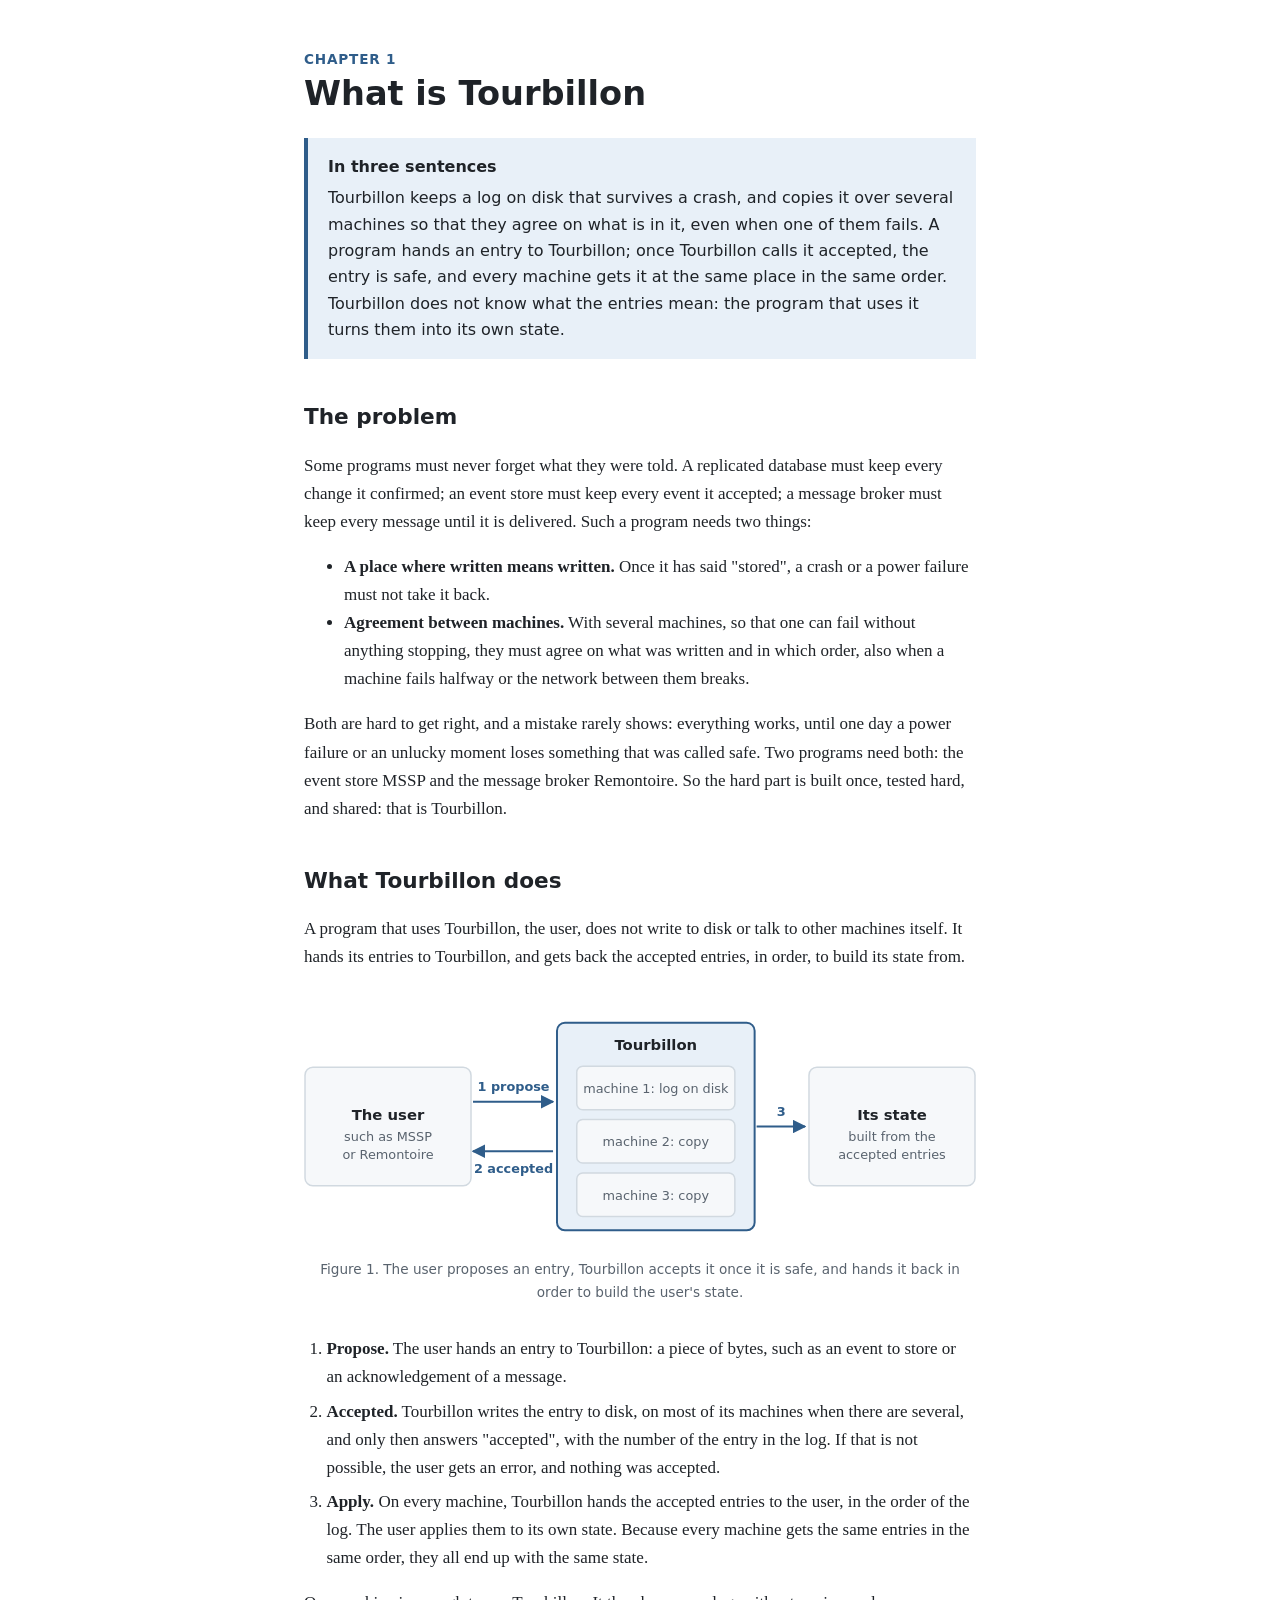
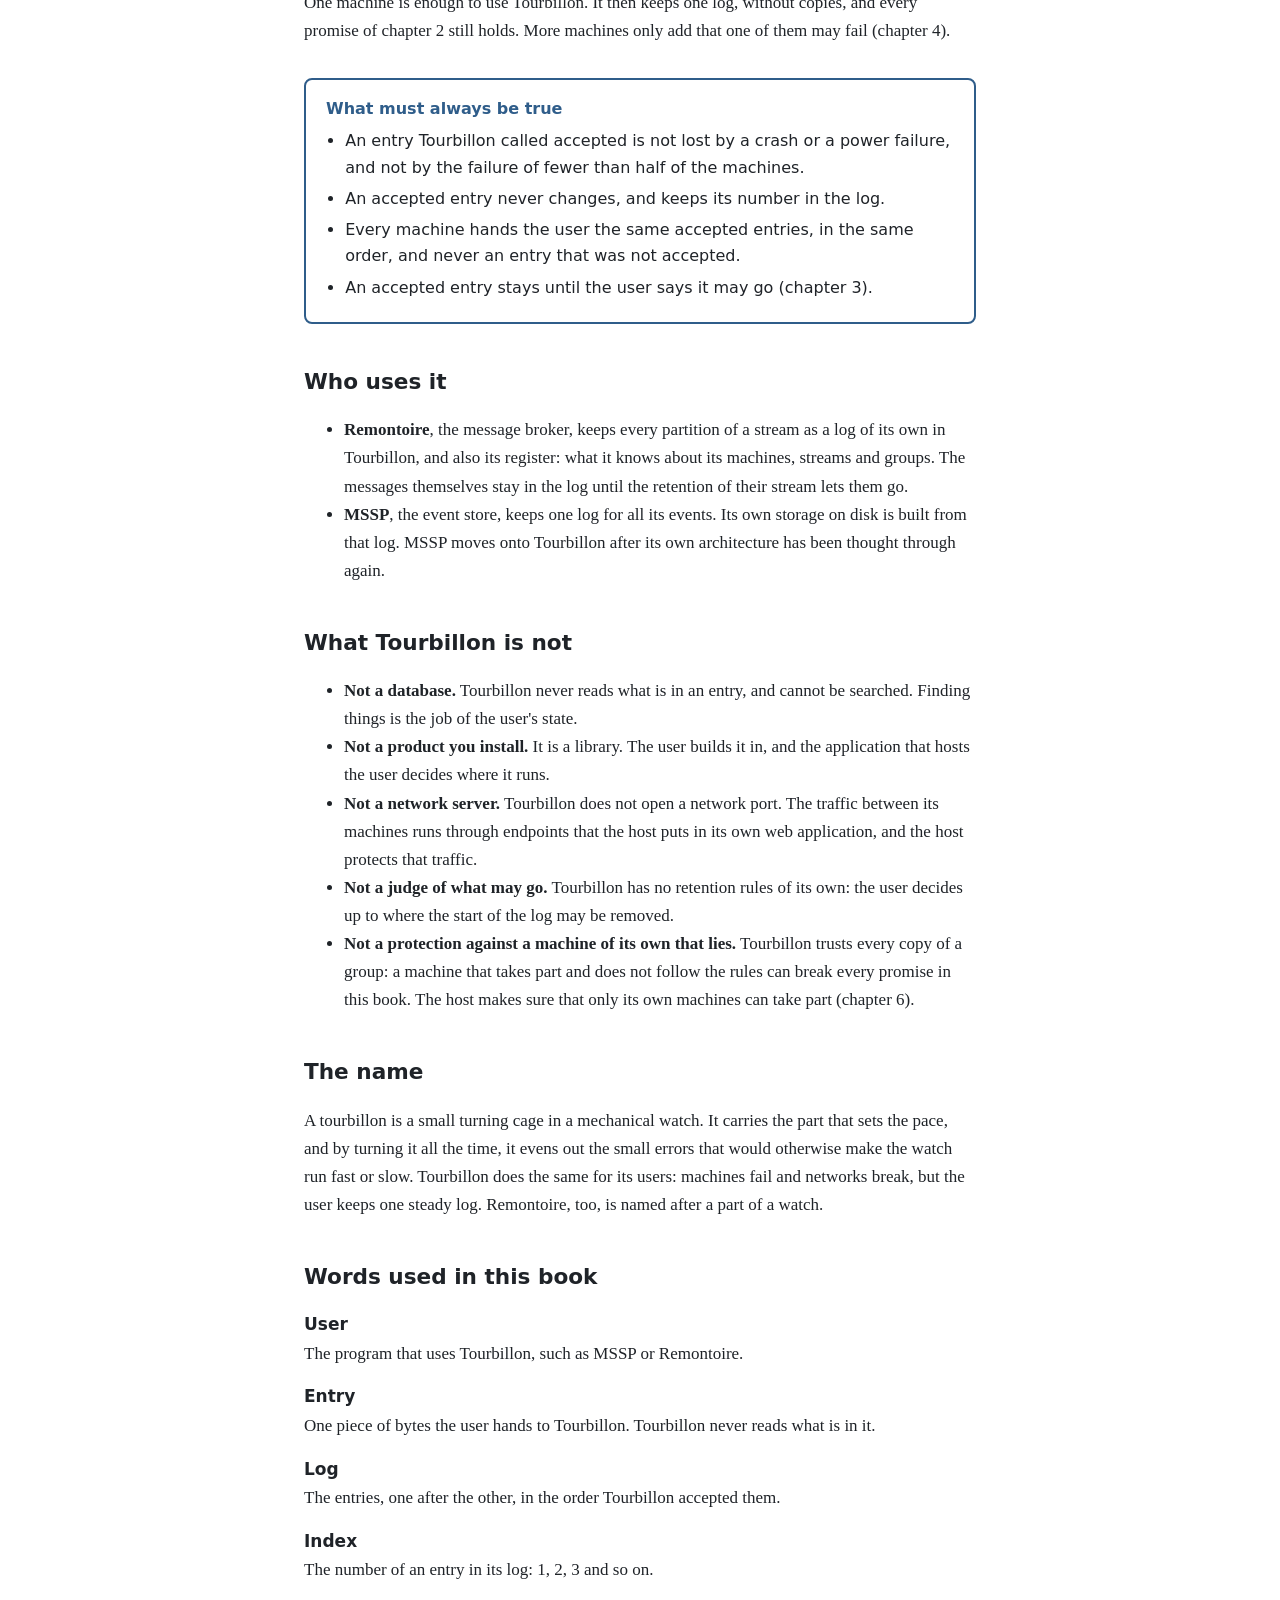
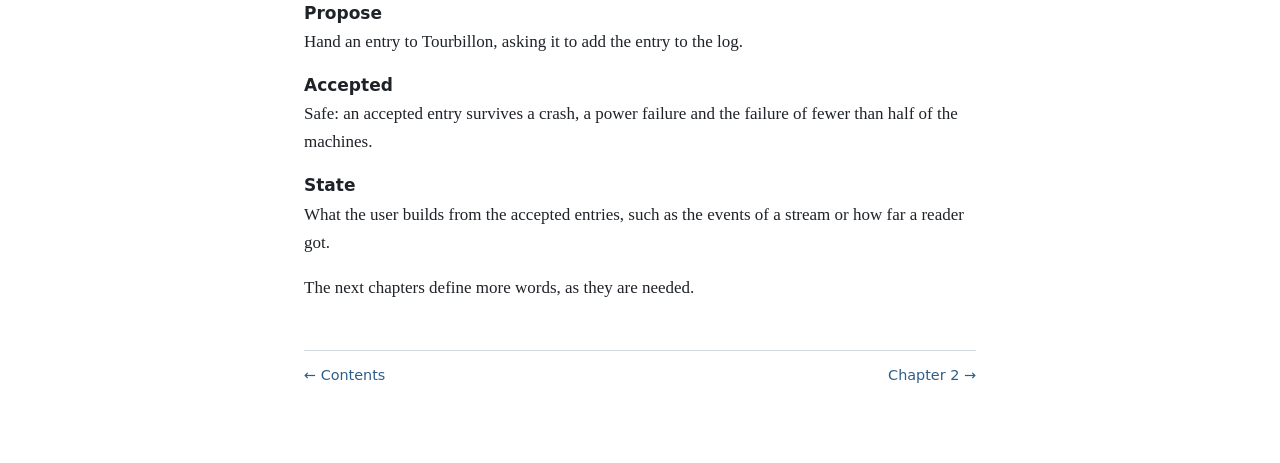
==== docs/architecture/01-what-is-tourbillon.html @ b8a4634b "Add architecture docs" ====
<!doctype html>
<html lang="en">
<head>
  <meta charset="utf-8">
  <meta name="viewport" content="width=device-width, initial-scale=1">
  <title>What is Tourbillon</title>
  <link rel="stylesheet" href="style.css">
</head>
<body>
<main>
<article>
  <p class="kicker">Chapter 1</p>
  <h1>What is Tourbillon</h1>


  <div class="summary">
    <strong>In three sentences</strong>
    <p>Tourbillon keeps a log on disk that survives a crash, and copies it over several machines so that they agree on what is in it, even when one of them fails. A program hands an entry to Tourbillon; once Tourbillon calls it accepted, the entry is safe, and every machine gets it at the same place in the same order. Tourbillon does not know what the entries mean: the program that uses it turns them into its own state.</p>
  </div>

  <h2>The problem</h2>
  <p>Some programs must never forget what they were told. A replicated database must keep every change it confirmed; an event store must keep every event it accepted; a message broker must keep every message until it is delivered. Such a program needs two things:</p>
  <ul>
    <li><strong>A place where written means written.</strong> Once it has said "stored", a crash or a power failure must not take it back.</li>
    <li><strong>Agreement between machines.</strong> With several machines, so that one can fail without anything stopping, they must agree on what was written and in which order, also when a machine fails halfway or the network between them breaks.</li>
  </ul>
  <p>Both are hard to get right, and a mistake rarely shows: everything works, until one day a power failure or an unlucky moment loses something that was called safe. Two programs need both: the event store MSSP and the message broker Remontoire. So the hard part is built once, tested hard, and shared: that is Tourbillon.</p>

  <h2>What Tourbillon does</h2>
  <p>A program that uses Tourbillon, the user, does not write to disk or talk to other machines itself. It hands its entries to Tourbillon, and gets back the accepted entries, in order, to build its state from.</p>

  <figure>
    <svg viewBox="0 0 680 250" role="img" aria-labelledby="fig1-title">
      <title id="fig1-title">The user hands an entry to Tourbillon, Tourbillon stores it on disk on most of its machines, and then hands the accepted entry back to the user on every machine, in order.</title>
      <defs>
        <marker id="arrowhead" viewBox="0 0 10 10" refX="9" refY="5" markerWidth="7" markerHeight="7" orient="auto-start-reverse">
          <path class="arrowhead" d="M0,0 L10,5 L0,10 z"/>
        </marker>
      </defs>

      <rect class="box" x="1" y="65" width="168" height="120" rx="8"/>
      <text class="label" x="85" y="118" text-anchor="middle">The user</text>
      <text class="note" x="85" y="140" text-anchor="middle">such as MSSP</text>
      <text class="note" x="85" y="158" text-anchor="middle">or Remontoire</text>

      <rect class="box-main" x="256" y="20" width="200" height="210" rx="8"/>
      <text class="label" x="356" y="48" text-anchor="middle">Tourbillon</text>
      <rect class="box" x="276" y="64" width="160" height="44" rx="6"/>
      <text class="note" x="356" y="91" text-anchor="middle">machine 1: log on disk</text>
      <rect class="box" x="276" y="118" width="160" height="44" rx="6"/>
      <text class="note" x="356" y="145" text-anchor="middle">machine 2: copy</text>
      <rect class="box" x="276" y="172" width="160" height="44" rx="6"/>
      <text class="note" x="356" y="199" text-anchor="middle">machine 3: copy</text>

      <rect class="box" x="511" y="65" width="168" height="120" rx="8"/>
      <text class="label" x="595" y="118" text-anchor="middle">Its state</text>
      <text class="note" x="595" y="140" text-anchor="middle">built from the</text>
      <text class="note" x="595" y="158" text-anchor="middle">accepted entries</text>

      <path class="arrow" d="M171,100 L252,100"/>
      <text class="step" x="212" y="89" text-anchor="middle">1 propose</text>

      <path class="arrow" d="M252,150 L171,150"/>
      <text class="step" x="212" y="172" text-anchor="middle">2 accepted</text>

      <path class="arrow" d="M458,125 L507,125"/>
      <text class="step" x="483" y="114" text-anchor="middle">3</text>
    </svg>
    <figcaption>Figure 1. The user proposes an entry, Tourbillon accepts it once it is safe, and hands it back in order to build the user's state.</figcaption>
  </figure>

  <ol class="steps">
    <li><strong>Propose.</strong> The user hands an entry to Tourbillon: a piece of bytes, such as an event to store or an acknowledgement of a message.</li>
    <li><strong>Accepted.</strong> Tourbillon writes the entry to disk, on most of its machines when there are several, and only then answers "accepted", with the number of the entry in the log. If that is not possible, the user gets an error, and nothing was accepted.</li>
    <li><strong>Apply.</strong> On every machine, Tourbillon hands the accepted entries to the user, in the order of the log. The user applies them to its own state. Because every machine gets the same entries in the same order, they all end up with the same state.</li>
  </ol>
  <p>One machine is enough to use Tourbillon. It then keeps one log, without copies, and every promise of chapter 2 still holds. More machines only add that one of them may fail (chapter 4).</p>

  <div class="promises">
    <strong>What must always be true</strong>
    <ul>
      <li>An entry Tourbillon called accepted is not lost by a crash or a power failure, and not by the failure of fewer than half of the machines.</li>
      <li>An accepted entry never changes, and keeps its number in the log.</li>
      <li>Every machine hands the user the same accepted entries, in the same order, and never an entry that was not accepted.</li>
      <li>An accepted entry stays until the user says it may go (chapter 3).</li>
    </ul>
  </div>

  <h2>Who uses it</h2>
  <ul>
    <li><strong>Remontoire</strong>, the message broker, keeps every partition of a stream as a log of its own in Tourbillon, and also its register: what it knows about its machines, streams and groups. The messages themselves stay in the log until the retention of their stream lets them go.</li>
    <li><strong>MSSP</strong>, the event store, keeps one log for all its events. Its own storage on disk is built from that log. MSSP moves onto Tourbillon after its own architecture has been thought through again.</li>
  </ul>

  <h2>What Tourbillon is not</h2>
  <ul>
    <li><strong>Not a database.</strong> Tourbillon never reads what is in an entry, and cannot be searched. Finding things is the job of the user's state.</li>
    <li><strong>Not a product you install.</strong> It is a library. The user builds it in, and the application that hosts the user decides where it runs.</li>
    <li><strong>Not a network server.</strong> Tourbillon does not open a network port. The traffic between its machines runs through endpoints that the host puts in its own web application, and the host protects that traffic.</li>
    <li><strong>Not a judge of what may go.</strong> Tourbillon has no retention rules of its own: the user decides up to where the start of the log may be removed.</li>
    <li><strong>Not a protection against a machine of its own that lies.</strong> Tourbillon trusts every copy of a group: a machine that takes part and does not follow the rules can break every promise in this book. The host makes sure that only its own machines can take part (chapter 6).</li>
  </ul>

  <h2>The name</h2>
  <p>A tourbillon is a small turning cage in a mechanical watch. It carries the part that sets the pace, and by turning it all the time, it evens out the small errors that would otherwise make the watch run fast or slow. Tourbillon does the same for its users: machines fail and networks break, but the user keeps one steady log. Remontoire, too, is named after a part of a watch.</p>

  <h2>Words used in this book</h2>
  <dl class="glossary">
    <dt>User</dt>
    <dd>The program that uses Tourbillon, such as MSSP or Remontoire.</dd>
    <dt>Entry</dt>
    <dd>One piece of bytes the user hands to Tourbillon. Tourbillon never reads what is in it.</dd>
    <dt>Log</dt>
    <dd>The entries, one after the other, in the order Tourbillon accepted them.</dd>
    <dt>Index</dt>
    <dd>The number of an entry in its log: 1, 2, 3 and so on.</dd>
    <dt>Propose</dt>
    <dd>Hand an entry to Tourbillon, asking it to add the entry to the log.</dd>
    <dt>Accepted</dt>
    <dd>Safe: an accepted entry survives a crash, a power failure and the failure of fewer than half of the machines.</dd>
    <dt>State</dt>
    <dd>What the user builds from the accepted entries, such as the events of a stream or how far a reader got.</dd>
  </dl>
  <p>The next chapters define more words, as they are needed.</p></article>
<nav class="pages">
  <a href="index.html"><span>← Contents</span></a>
  <a href="02-the-log-on-one-machine.html"><span>Chapter 2 →</span></a>
</nav>
</main>
</body>
</html>
---- docs/architecture/style.css ----
:root {
  --text: #1f2328;
  --muted: #59636e;
  --bg: #ffffff;
  --surface: #f6f8fa;
  --border: #d1d9e0;
  --accent: #2f5d8a;
  --accent-soft: #e8f0f8;
  --warn-soft: #fff5d6;
  --warn-border: #e3c766;
}

* { box-sizing: border-box; }

body {
  margin: 0;
  background: var(--bg);
  color: var(--text);
  font: 17px/1.65 Georgia, "Iowan Old Style", "Palatino Linotype", serif;
}

main {
  max-width: 44rem;
  margin: 0 auto;
  padding: 3rem 1rem 5rem;
}

h1, h2, h3, .kicker, .summary, .sample, figcaption, dt, nav {
  font-family: "Segoe UI", system-ui, -apple-system, sans-serif;
}

.kicker {
  margin: 0;
  color: var(--accent);
  font-size: 0.85rem;
  font-weight: 600;
  letter-spacing: 0.06em;
  text-transform: uppercase;
}

h1 { margin: 0.2rem 0 1.5rem; font-size: 2.1rem; line-height: 1.2; }
h2 { margin: 2.5rem 0 0.75rem; font-size: 1.35rem; }

.sample {
  padding: 0.6rem 0.9rem;
  border: 1px solid var(--warn-border);
  border-radius: 6px;
  background: var(--warn-soft);
  font-size: 0.85rem;
}

.summary {
  margin: 1.5rem 0 2rem;
  padding: 1rem 1.25rem;
  border-left: 4px solid var(--accent);
  background: var(--accent-soft);
  font-size: 1rem;
}

.summary strong { display: block; margin-bottom: 0.3rem; }
.summary p { margin: 0; }

.promises {
  margin: 2rem 0;
  padding: 1rem 1.25rem;
  border: 2px solid var(--accent);
  border-radius: 8px;
  font-family: "Segoe UI", system-ui, sans-serif;
  font-size: 1rem;
}
.promises strong { display: block; margin-bottom: 0.4rem; color: var(--accent); }
.promises ul { margin: 0; padding-left: 1.2rem; }
.promises li { margin-bottom: 0.3rem; }

nav.pages {
  display: flex;
  justify-content: space-between;
  gap: 1rem;
  margin-top: 3rem;
  padding-top: 1rem;
  border-top: 1px solid var(--border);
  font: 0.9rem "Segoe UI", system-ui, sans-serif;
}
nav.pages a { color: var(--accent); text-decoration: none; }
nav.pages a:hover { text-decoration: underline; }

ol.contents { padding-left: 1.4rem; font-family: "Segoe UI", system-ui, sans-serif; }
ol.contents li { margin-bottom: 0.5rem; }
ol.contents a { color: var(--accent); font-weight: 600; text-decoration: none; }
ol.contents span { display: block; color: var(--muted); font-size: 0.9rem; }

table { width: 100%; margin: 1.25rem 0; border-collapse: collapse; font-size: 0.95rem; }
th, td { padding: 0.5rem 0.6rem; border-bottom: 1px solid var(--border); text-align: left; vertical-align: top; }
th { font-family: "Segoe UI", system-ui, sans-serif; font-size: 0.85rem; color: var(--muted); }

figure { margin: 2rem 0; }
figure svg { display: block; width: 100%; height: auto; }

figcaption {
  margin-top: 0.5rem;
  color: var(--muted);
  font-size: 0.85rem;
  text-align: center;
}

ol.steps { padding-left: 1.4rem; }
ol.steps li { margin-bottom: 0.4rem; }

dl.glossary { margin: 1rem 0; }
dl.glossary dt { margin-top: 0.9rem; font-weight: 600; }
dl.glossary dd { margin: 0.1rem 0 0 0; }

/* Diagram parts */
.box { fill: var(--surface); stroke: var(--border); stroke-width: 1.5; }
.box-main { fill: var(--accent-soft); stroke: var(--accent); stroke-width: 2; }
.label { font: 600 15px "Segoe UI", system-ui, sans-serif; fill: var(--text); }
.note { font: 13px "Segoe UI", system-ui, sans-serif; fill: var(--muted); }
.step { font: 600 13px "Segoe UI", system-ui, sans-serif; fill: var(--accent); }
.arrow { stroke: var(--accent); stroke-width: 2; fill: none; marker-end: url(#arrowhead); }
.arrowhead { fill: var(--accent); }

/* The book: one chapter per page run */
@page { size: A4; margin: 22mm 20mm; }

@media print {
  body { font-size: 11.5pt; }
  nav.pages { display: none; }
  main { max-width: none; padding: 0; }
  article + article { break-before: page; }
  h2, figure, .summary { break-inside: avoid; }
  h2 { break-after: avoid; }
}
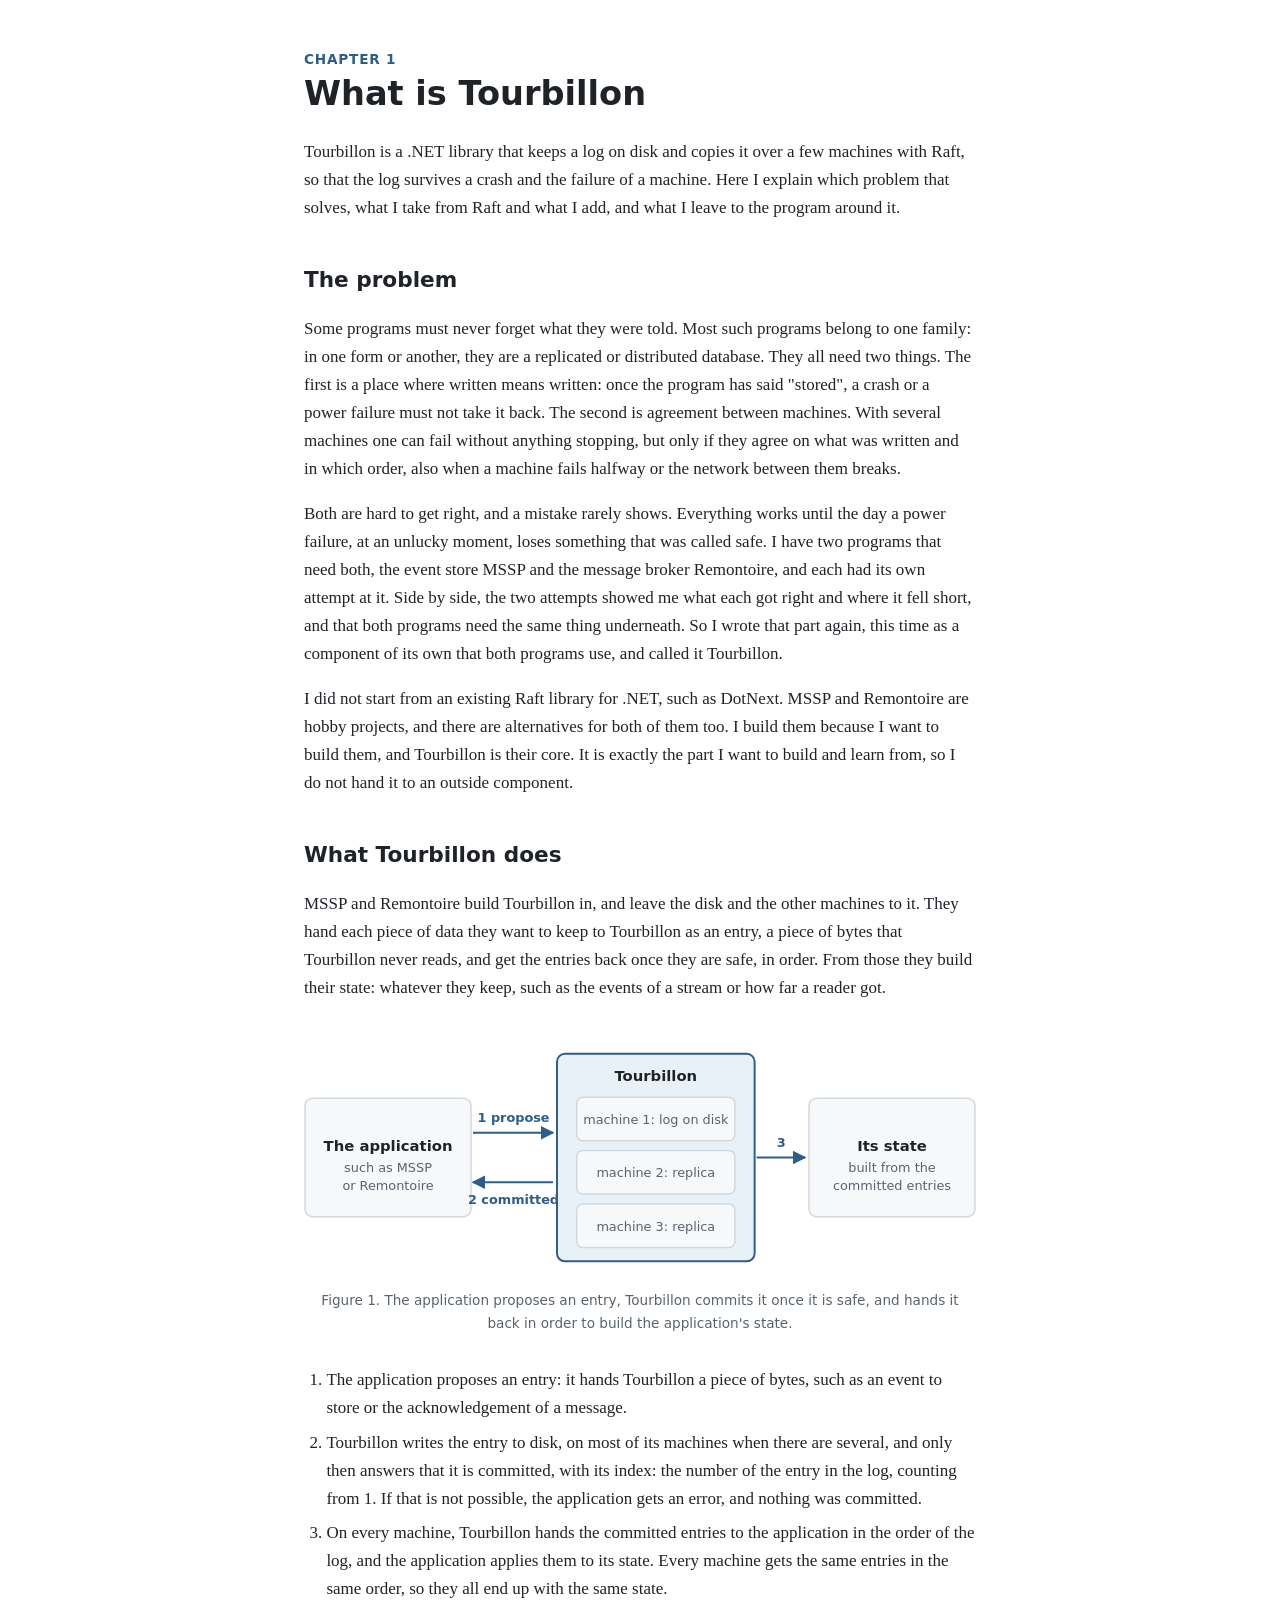
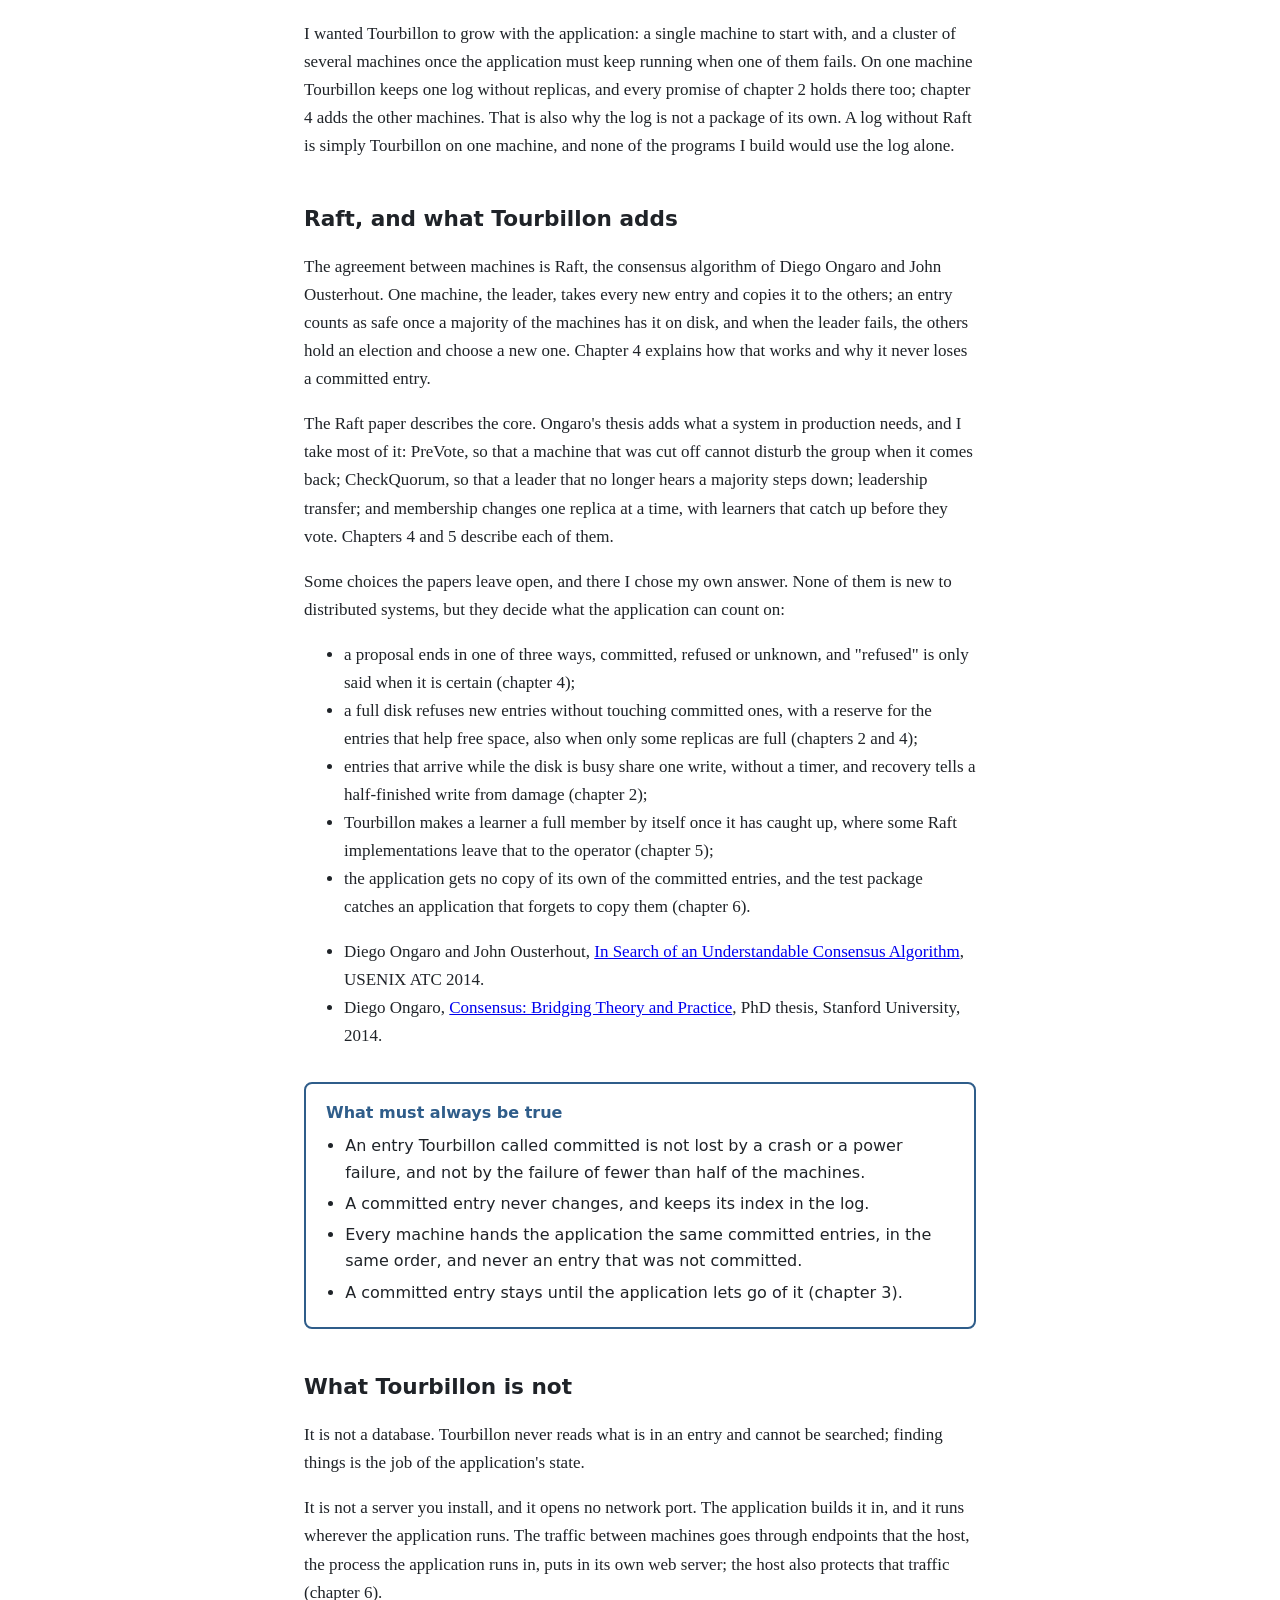
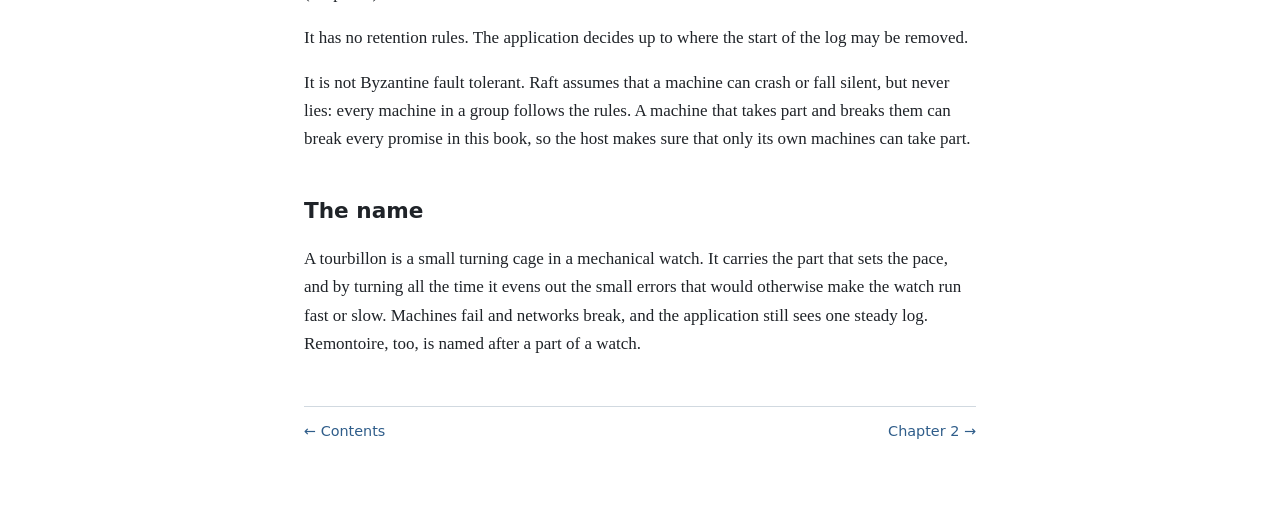
==== commit 2c7f9c62: "Documentation maintenance" ====
--- a/docs/architecture/01-what-is-tourbillon.html
+++ b/docs/architecture/01-what-is-tourbillon.html
@@ -12,26 +12,19 @@
   <p class="kicker">Chapter 1</p>
   <h1>What is Tourbillon</h1>
 
-
-  <div class="summary">
-    <strong>In three sentences</strong>
-    <p>Tourbillon keeps a log on disk that survives a crash, and copies it over several machines so that they agree on what is in it, even when one of them fails. A program hands an entry to Tourbillon; once Tourbillon calls it accepted, the entry is safe, and every machine gets it at the same place in the same order. Tourbillon does not know what the entries mean: the program that uses it turns them into its own state.</p>
-  </div>
+  <p>Tourbillon is a .NET library that keeps a log on disk and copies it over a few machines with Raft, so that the log survives a crash and the failure of a machine. Here I explain which problem that solves, what I take from Raft and what I add, and what I leave to the program around it.</p>
 
   <h2>The problem</h2>
-  <p>Some programs must never forget what they were told. A replicated database must keep every change it confirmed; an event store must keep every event it accepted; a message broker must keep every message until it is delivered. Such a program needs two things:</p>
-  <ul>
-    <li><strong>A place where written means written.</strong> Once it has said "stored", a crash or a power failure must not take it back.</li>
-    <li><strong>Agreement between machines.</strong> With several machines, so that one can fail without anything stopping, they must agree on what was written and in which order, also when a machine fails halfway or the network between them breaks.</li>
-  </ul>
-  <p>Both are hard to get right, and a mistake rarely shows: everything works, until one day a power failure or an unlucky moment loses something that was called safe. Two programs need both: the event store MSSP and the message broker Remontoire. So the hard part is built once, tested hard, and shared: that is Tourbillon.</p>
+  <p>Some programs must never forget what they were told. Most such programs belong to one family: in one form or another, they are a replicated or distributed database. They all need two things. The first is a place where written means written: once the program has said "stored", a crash or a power failure must not take it back. The second is agreement between machines. With several machines one can fail without anything stopping, but only if they agree on what was written and in which order, also when a machine fails halfway or the network between them breaks.</p>
+  <p>Both are hard to get right, and a mistake rarely shows. Everything works until the day a power failure, at an unlucky moment, loses something that was called safe. I have two programs that need both, the event store MSSP and the message broker Remontoire, and each had its own attempt at it. Side by side, the two attempts showed me what each got right and where it fell short, and that both programs need the same thing underneath. So I wrote that part again, this time as a component of its own that both programs use, and called it Tourbillon.</p>
+  <p>I did not start from an existing Raft library for .NET, such as DotNext. MSSP and Remontoire are hobby projects, and there are alternatives for both of them too. I build them because I want to build them, and Tourbillon is their core. It is exactly the part I want to build and learn from, so I do not hand it to an outside component.</p>
 
   <h2>What Tourbillon does</h2>
-  <p>A program that uses Tourbillon, the user, does not write to disk or talk to other machines itself. It hands its entries to Tourbillon, and gets back the accepted entries, in order, to build its state from.</p>
+  <p>MSSP and Remontoire build Tourbillon in, and leave the disk and the other machines to it. They hand each piece of data they want to keep to Tourbillon as an entry, a piece of bytes that Tourbillon never reads, and get the entries back once they are safe, in order. From those they build their state: whatever they keep, such as the events of a stream or how far a reader got.</p>
 
   <figure>
     <svg viewBox="0 0 680 250" role="img" aria-labelledby="fig1-title">
-      <title id="fig1-title">The user hands an entry to Tourbillon, Tourbillon stores it on disk on most of its machines, and then hands the accepted entry back to the user on every machine, in order.</title>
+      <title id="fig1-title">The application hands an entry to Tourbillon, Tourbillon stores it on disk on most of its machines, and then hands the committed entry back to the application on every machine, in order.</title>
       <defs>
         <marker id="arrowhead" viewBox="0 0 10 10" refX="9" refY="5" markerWidth="7" markerHeight="7" orient="auto-start-reverse">
           <path class="arrowhead" d="M0,0 L10,5 L0,10 z"/>
@@ -39,7 +32,7 @@
       </defs>
 
       <rect class="box" x="1" y="65" width="168" height="120" rx="8"/>
-      <text class="label" x="85" y="118" text-anchor="middle">The user</text>
+      <text class="label" x="85" y="118" text-anchor="middle">The application</text>
       <text class="note" x="85" y="140" text-anchor="middle">such as MSSP</text>
       <text class="note" x="85" y="158" text-anchor="middle">or Remontoire</text>
 
@@ -48,80 +41,69 @@
       <rect class="box" x="276" y="64" width="160" height="44" rx="6"/>
       <text class="note" x="356" y="91" text-anchor="middle">machine 1: log on disk</text>
       <rect class="box" x="276" y="118" width="160" height="44" rx="6"/>
-      <text class="note" x="356" y="145" text-anchor="middle">machine 2: copy</text>
+      <text class="note" x="356" y="145" text-anchor="middle">machine 2: replica</text>
       <rect class="box" x="276" y="172" width="160" height="44" rx="6"/>
-      <text class="note" x="356" y="199" text-anchor="middle">machine 3: copy</text>
+      <text class="note" x="356" y="199" text-anchor="middle">machine 3: replica</text>
 
       <rect class="box" x="511" y="65" width="168" height="120" rx="8"/>
       <text class="label" x="595" y="118" text-anchor="middle">Its state</text>
       <text class="note" x="595" y="140" text-anchor="middle">built from the</text>
-      <text class="note" x="595" y="158" text-anchor="middle">accepted entries</text>
+      <text class="note" x="595" y="158" text-anchor="middle">committed entries</text>
 
       <path class="arrow" d="M171,100 L252,100"/>
       <text class="step" x="212" y="89" text-anchor="middle">1 propose</text>
 
       <path class="arrow" d="M252,150 L171,150"/>
-      <text class="step" x="212" y="172" text-anchor="middle">2 accepted</text>
+      <text class="step" x="212" y="172" text-anchor="middle">2 committed</text>
 
       <path class="arrow" d="M458,125 L507,125"/>
       <text class="step" x="483" y="114" text-anchor="middle">3</text>
     </svg>
-    <figcaption>Figure 1. The user proposes an entry, Tourbillon accepts it once it is safe, and hands it back in order to build the user's state.</figcaption>
+    <figcaption>Figure 1. The application proposes an entry, Tourbillon commits it once it is safe, and hands it back in order to build the application's state.</figcaption>
   </figure>
 
   <ol class="steps">
-    <li><strong>Propose.</strong> The user hands an entry to Tourbillon: a piece of bytes, such as an event to store or an acknowledgement of a message.</li>
-    <li><strong>Accepted.</strong> Tourbillon writes the entry to disk, on most of its machines when there are several, and only then answers "accepted", with the number of the entry in the log. If that is not possible, the user gets an error, and nothing was accepted.</li>
-    <li><strong>Apply.</strong> On every machine, Tourbillon hands the accepted entries to the user, in the order of the log. The user applies them to its own state. Because every machine gets the same entries in the same order, they all end up with the same state.</li>
+    <li>The application proposes an entry: it hands Tourbillon a piece of bytes, such as an event to store or the acknowledgement of a message.</li>
+    <li>Tourbillon writes the entry to disk, on most of its machines when there are several, and only then answers that it is committed, with its index: the number of the entry in the log, counting from 1. If that is not possible, the application gets an error, and nothing was committed.</li>
+    <li>On every machine, Tourbillon hands the committed entries to the application in the order of the log, and the application applies them to its state. Every machine gets the same entries in the same order, so they all end up with the same state.</li>
   </ol>
-  <p>One machine is enough to use Tourbillon. It then keeps one log, without copies, and every promise of chapter 2 still holds. More machines only add that one of them may fail (chapter 4).</p>
+  <p>I wanted Tourbillon to grow with the application: a single machine to start with, and a cluster of several machines once the application must keep running when one of them fails. On one machine Tourbillon keeps one log without replicas, and every promise of chapter 2 holds there too; chapter 4 adds the other machines. That is also why the log is not a package of its own. A log without Raft is simply Tourbillon on one machine, and none of the programs I build would use the log alone.</p>
+
+  <h2>Raft, and what Tourbillon adds</h2>
+  <p>The agreement between machines is Raft, the consensus algorithm of Diego Ongaro and John Ousterhout. One machine, the leader, takes every new entry and copies it to the others; an entry counts as safe once a majority of the machines has it on disk, and when the leader fails, the others hold an election and choose a new one. Chapter 4 explains how that works and why it never loses a committed entry.</p>
+  <p>The Raft paper describes the core. Ongaro's thesis adds what a system in production needs, and I take most of it: PreVote, so that a machine that was cut off cannot disturb the group when it comes back; CheckQuorum, so that a leader that no longer hears a majority steps down; leadership transfer; and membership changes one replica at a time, with learners that catch up before they vote. Chapters 4 and 5 describe each of them.</p>
+  <p>Some choices the papers leave open, and there I chose my own answer. None of them is new to distributed systems, but they decide what the application can count on:</p>
+  <ul>
+    <li>a proposal ends in one of three ways, committed, refused or unknown, and "refused" is only said when it is certain (chapter 4);</li>
+    <li>a full disk refuses new entries without touching committed ones, with a reserve for the entries that help free space, also when only some replicas are full (chapters 2 and 4);</li>
+    <li>entries that arrive while the disk is busy share one write, without a timer, and recovery tells a half-finished write from damage (chapter 2);</li>
+    <li>Tourbillon makes a learner a full member by itself once it has caught up, where some Raft implementations leave that to the operator (chapter 5);</li>
+    <li>the application gets no copy of its own of the committed entries, and the test package catches an application that forgets to copy them (chapter 6).</li>
+  </ul>
+  <ul>
+    <li>Diego Ongaro and John Ousterhout, <a href="https://raft.github.io/raft.pdf">In Search of an Understandable Consensus Algorithm</a>, USENIX ATC 2014.</li>
+    <li>Diego Ongaro, <a href="https://purl.stanford.edu/qr033xr6097">Consensus: Bridging Theory and Practice</a>, PhD thesis, Stanford University, 2014.</li>
+  </ul>
 
   <div class="promises">
     <strong>What must always be true</strong>
     <ul>
-      <li>An entry Tourbillon called accepted is not lost by a crash or a power failure, and not by the failure of fewer than half of the machines.</li>
-      <li>An accepted entry never changes, and keeps its number in the log.</li>
-      <li>Every machine hands the user the same accepted entries, in the same order, and never an entry that was not accepted.</li>
-      <li>An accepted entry stays until the user says it may go (chapter 3).</li>
+      <li>An entry Tourbillon called committed is not lost by a crash or a power failure, and not by the failure of fewer than half of the machines.</li>
+      <li>A committed entry never changes, and keeps its index in the log.</li>
+      <li>Every machine hands the application the same committed entries, in the same order, and never an entry that was not committed.</li>
+      <li>A committed entry stays until the application lets go of it (chapter 3).</li>
     </ul>
   </div>
 
-  <h2>Who uses it</h2>
-  <ul>
-    <li><strong>Remontoire</strong>, the message broker, keeps every partition of a stream as a log of its own in Tourbillon, and also its register: what it knows about its machines, streams and groups. The messages themselves stay in the log until the retention of their stream lets them go.</li>
-    <li><strong>MSSP</strong>, the event store, keeps one log for all its events. Its own storage on disk is built from that log. MSSP moves onto Tourbillon after its own architecture has been thought through again.</li>
-  </ul>
-
   <h2>What Tourbillon is not</h2>
-  <ul>
-    <li><strong>Not a database.</strong> Tourbillon never reads what is in an entry, and cannot be searched. Finding things is the job of the user's state.</li>
-    <li><strong>Not a product you install.</strong> It is a library. The user builds it in, and the application that hosts the user decides where it runs.</li>
-    <li><strong>Not a network server.</strong> Tourbillon does not open a network port. The traffic between its machines runs through endpoints that the host puts in its own web application, and the host protects that traffic.</li>
-    <li><strong>Not a judge of what may go.</strong> Tourbillon has no retention rules of its own: the user decides up to where the start of the log may be removed.</li>
-    <li><strong>Not a protection against a machine of its own that lies.</strong> Tourbillon trusts every copy of a group: a machine that takes part and does not follow the rules can break every promise in this book. The host makes sure that only its own machines can take part (chapter 6).</li>
-  </ul>
+  <p>It is not a database. Tourbillon never reads what is in an entry and cannot be searched; finding things is the job of the application's state.</p>
+  <p>It is not a server you install, and it opens no network port. The application builds it in, and it runs wherever the application runs. The traffic between machines goes through endpoints that the host, the process the application runs in, puts in its own web server; the host also protects that traffic (chapter 6).</p>
+  <p>It has no retention rules. The application decides up to where the start of the log may be removed.</p>
+  <p>It is not Byzantine fault tolerant. Raft assumes that a machine can crash or fall silent, but never lies: every machine in a group follows the rules. A machine that takes part and breaks them can break every promise in this book, so the host makes sure that only its own machines can take part.</p>
 
   <h2>The name</h2>
-  <p>A tourbillon is a small turning cage in a mechanical watch. It carries the part that sets the pace, and by turning it all the time, it evens out the small errors that would otherwise make the watch run fast or slow. Tourbillon does the same for its users: machines fail and networks break, but the user keeps one steady log. Remontoire, too, is named after a part of a watch.</p>
-
-  <h2>Words used in this book</h2>
-  <dl class="glossary">
-    <dt>User</dt>
-    <dd>The program that uses Tourbillon, such as MSSP or Remontoire.</dd>
-    <dt>Entry</dt>
-    <dd>One piece of bytes the user hands to Tourbillon. Tourbillon never reads what is in it.</dd>
-    <dt>Log</dt>
-    <dd>The entries, one after the other, in the order Tourbillon accepted them.</dd>
-    <dt>Index</dt>
-    <dd>The number of an entry in its log: 1, 2, 3 and so on.</dd>
-    <dt>Propose</dt>
-    <dd>Hand an entry to Tourbillon, asking it to add the entry to the log.</dd>
-    <dt>Accepted</dt>
-    <dd>Safe: an accepted entry survives a crash, a power failure and the failure of fewer than half of the machines.</dd>
-    <dt>State</dt>
-    <dd>What the user builds from the accepted entries, such as the events of a stream or how far a reader got.</dd>
-  </dl>
-  <p>The next chapters define more words, as they are needed.</p></article>
+  <p>A tourbillon is a small turning cage in a mechanical watch. It carries the part that sets the pace, and by turning all the time it evens out the small errors that would otherwise make the watch run fast or slow. Machines fail and networks break, and the application still sees one steady log. Remontoire, too, is named after a part of a watch.</p>
+</article>
 <nav class="pages">
   <a href="index.html"><span>← Contents</span></a>
   <a href="02-the-log-on-one-machine.html"><span>Chapter 2 →</span></a>
--- a/docs/architecture/style.css
+++ b/docs/architecture/style.css
@@ -25,7 +25,7 @@
   padding: 3rem 1rem 5rem;
 }
 
-h1, h2, h3, .kicker, .summary, .sample, figcaption, dt, nav {
+h1, h2, h3, .kicker, .sample, figcaption, dt, nav {
   font-family: "Segoe UI", system-ui, -apple-system, sans-serif;
 }
 
@@ -48,17 +48,6 @@
   background: var(--warn-soft);
   font-size: 0.85rem;
 }
-
-.summary {
-  margin: 1.5rem 0 2rem;
-  padding: 1rem 1.25rem;
-  border-left: 4px solid var(--accent);
-  background: var(--accent-soft);
-  font-size: 1rem;
-}
-
-.summary strong { display: block; margin-bottom: 0.3rem; }
-.summary p { margin: 0; }
 
 .promises {
   margin: 2rem 0;
@@ -127,6 +116,6 @@
   nav.pages { display: none; }
   main { max-width: none; padding: 0; }
   article + article { break-before: page; }
-  h2, figure, .summary { break-inside: avoid; }
+  h2, figure { break-inside: avoid; }
   h2 { break-after: avoid; }
 }
